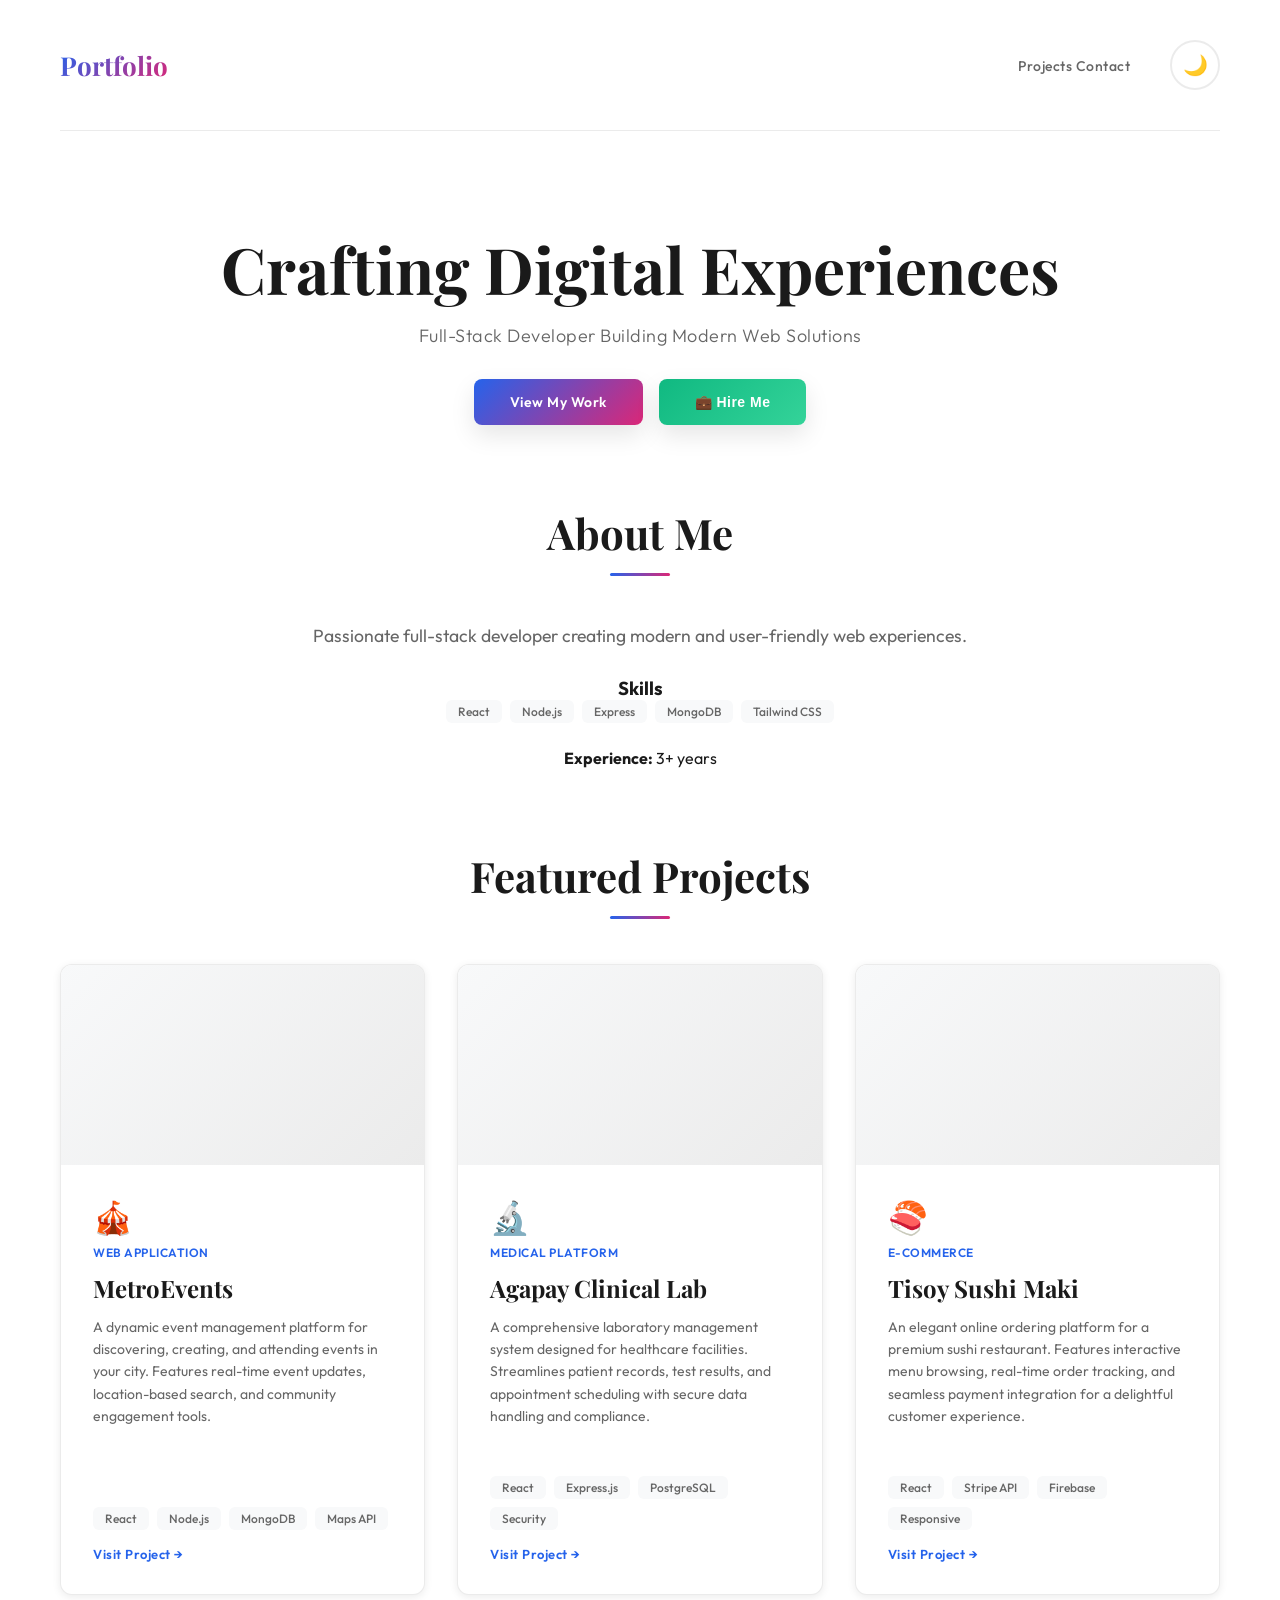
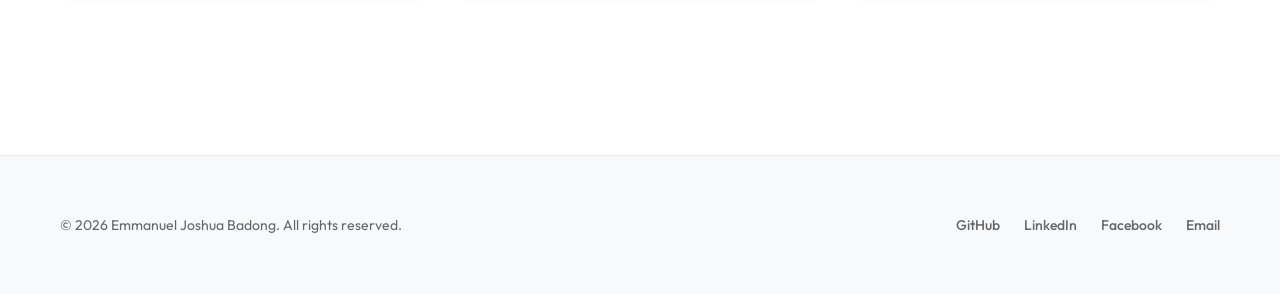
==== index.html @ fb10bc68 "Update index.html" ====
<!DOCTYPE html>
<html lang="en">
<head>
    <meta charset="UTF-8">
    <meta name="viewport" content="width=device-width, initial-scale=1.0">
    <title>Creative Portfolio — Developer & Designer</title>

    <!-- Styles -->
    <link rel="stylesheet" href="css/variables.css">
    <link rel="stylesheet" href="css/animations.css">
    <link rel="stylesheet" href="css/layout.css">
    <link rel="stylesheet" href="css/projects.css">
    <link rel="stylesheet" href="css/admin.css">
</head>
<body>

    <div class="container">

        <!-- Header -->
        <header>
            <div class="header-content">
                <div class="logo">Portfolio</div>
                <div class="nav-container">
                    <nav>
                        <a href="#projects">Projects </a>
                        <a href="#footer"> Contact</a>
                    </nav>
                    <button class="theme-toggle" id="themeToggle" aria-label="Toggle dark mode">
                        <span id="themeIcon">🌙</span>
                    </button>
                </div>
            </div>
        </header>

        <!-- Hero Section -->
<section class="hero">
    <h1>Crafting Digital Experiences</h1>
    <p class="subtitle">Full-Stack Developer Building Modern Web Solutions</p>
    <div style="display: flex; gap: 16px; justify-content: center; flex-wrap: wrap;">
        <a href="#projects" class="cta-button">View My Work</a>
        <button onclick="openContactModal()" class="cta-button hire-me-btn">
            💼 Hire Me
        </button>
    </div>
</section>
        
                        <!-- About Me Section -->
<section class="about-section" id="about">
    <div class="container">
        <h2 class="section-title">About Me</h2>
        
        <div class="about-content" id="aboutContent">
            <!-- Filled by JS -->
        </div>

        <!-- Admin Edit Button -->
        <div id="aboutAdminBtn" style="text-align: center; margin: 30px 0; display: none;">
            <button onclick="openAboutModal()" 
                    style="padding: 12px 28px; background: #3b82f6; color: white; border: none; border-radius: 8px; cursor: pointer; font-weight: 600;">
                ✏️ Edit About Me
            </button>
        </div>
    </div>
</section>
        
        <!-- Projects Section -->
        <section class="projects-section" id="projects">
            <h2 class="section-title">Featured Projects</h2>
            <div class="projects-grid" id="projectsGrid">
                <!-- Projects dynamically loaded by projects.js -->
            </div>
            <div class="add-project-btn" id="addProjectBtn">
                <button onclick="openAddModal()">+ Add New Project</button>
            </div>
        </section>

    </div>

   <!-- Footer -->
<footer id="footer">
    <div class="container">
        <div class="footer-content">
            <p>&copy; 2026 Emmanuel Joshua Badong. All rights reserved.</p>
            <div class="social-links">
                <a href="https://github.com/meisems" target="_blank">GitHub</a>
                <a href="https://www.linkedin.com/in/emmanuel-joshua-badong-7b508540a" target="_blank">LinkedIn</a>
                <a href="https://www.facebook.com/meisems/" target="_blank">Facebook</a>
                <a href="mailto:badonge.dev@gmail.com">Email</a>
            </div>
        </div>
    </div>
</footer>
    
    <!-- Edit / Add Project Modal -->
<div class="modal" id="projectModal">
    <div class="modal-content">
        <h2 class="modal-header" id="modalTitle">Edit Project</h2>
        <form id="projectForm">
            <div class="form-group">
                <label>Project Icon (Emoji)</label>
                <input type="text" id="formIcon" maxlength="2" placeholder="🎪" required>
            </div>
            <div class="form-group">
                <label>Project Title</label>
                <input type="text" id="formTitle" placeholder="MetroEvents" required>
            </div>
            <div class="form-group">
                <label>Category</label>
                <input type="text" id="formCategory" placeholder="Web Application" required>
            </div>
            <div class="form-group">
                <label>Description</label>
                <textarea id="formDescription" placeholder="A dynamic event management platform..." required></textarea>
            </div>
            <div class="form-group">
                <label>Project Preview Image</label>
                <input type="file" id="imageUpload" accept="image/*" style="margin-bottom: 10px; width: 100%;">
                <input type="text" id="formImageUrl" placeholder="Or paste image URL here (optional)" style="margin-top: 8px;">
                <small style="color: #666; display: block; margin-top: 5px;">Upload from computer preferred</small>
            </div>
            <div class="form-group">
                <label>Project Link <span style="color: #ef4444; font-size: 13px;">(Required - Full URL)</span></label>
                <input type="text" id="formLink" placeholder="https://meisemsport.onrender.com" required>
            </div>
            <div class="form-group">
                <label>Technologies</label>
                <div class="tech-input-container">
                    <input type="text" id="techInput" placeholder="e.g., React">
                    <button type="button" onclick="addTechTag()">Add</button>
                </div>
                <div class="tech-tags-edit" id="techTagsContainer"></div>
            </div>
            <div class="form-buttons">
                <button type="submit" class="btn-save">Save Project</button>
                <button type="button" class="btn-cancel" onclick="closeModal()">Cancel</button>
            </div>
        </form>
    </div>
</div>

<!-- About Me Edit Modal -->
<div class="modal" id="aboutModal">
    <div class="modal-content">
        <h2 class="modal-header">Edit About Me</h2>
        <form id="aboutForm">
            <div class="form-group">
                <label>Profile Picture</label>
                <input type="file" id="aboutImageUpload" accept="image/*">
                <input type="text" id="aboutImageUrl" placeholder="Or paste image URL" style="margin-top: 8px;">
            </div>
            <div class="form-group">
                <label>Bio / Introduction</label>
                <textarea id="aboutBio" rows="5" required></textarea>
            </div>
            <div class="form-group">
                <label>Skills (comma separated)</label>
                <input type="text" id="aboutSkills" placeholder="React, Node.js, Tailwind CSS..." required>
            </div>
            <div class="form-group">
                <label>Experience</label>
                <input type="text" id="aboutExperience" placeholder="3+ years of experience" required>
            </div>
            <div class="form-buttons">
                <button type="submit" class="btn-save">Save Changes</button>
                <button type="button" class="btn-cancel" onclick="closeAboutModal()">Cancel</button>
            </div>
        </form>
    </div>
</div>

<!-- ==================== HIRE ME MODAL ==================== -->
    <div class="modal" id="contactModal">
        <div class="modal-content">
            <h2 class="modal-header">Let's Work Together</h2>
            
            <form id="contactForm">
                <div class="form-group">
                    <label>Your Name</label>
                    <input type="text" id="contactName" required placeholder="John Doe">
                </div>
                <div class="form-group">
                    <label>Email Address</label>
                    <input type="email" id="contactEmail" required placeholder="your@email.com">
                </div>
                <div class="form-group">
                    <label>Service Interested In</label>
                    <select id="contactService" required>
                        <option value="">Select Service</option>
                        <option value="Web Development">Web Development</option>
                        <option value="Full-Stack Application">Full-Stack Application</option>
                        <option value="E-commerce Website">E-commerce Website</option>
                        <option value="UI/UX Design">UI/UX Design</option>
                        <option value="Other">Other</option>
                    </select>
                </div>
                <div class="form-group">
                    <label>Project Details / Message</label>
                    <textarea id="contactMessage" rows="5" required placeholder="Tell me about your project..."></textarea>
                </div>
                <div class="form-buttons">
                    <button type="submit" class="btn-save">Send → Open Messenger</button>
                    <button type="button" class="btn-cancel" onclick="closeContactModal()">Cancel</button>
                </div>
            </form>
        </div>
    </div>
    
    <!-- Scripts (order matters) -->
    <script src="js/data.js"></script>
    <script src="js/theme.js"></script>
    <script src="js/projects.js"></script>
    <script src="js/modal.js"></script>
    <script src="js/admin.js"></script>
    <script src="js/app.js"></script>
    <script src="js/contact.js"></script>
    <script src="js/about.js"></script>

</body>
</html>
---- css/variables.css ----
@import url('https://fonts.googleapis.com/css2?family=Playfair+Display:wght@600;700&family=Outfit:wght@300;400;500;600&display=swap');

* {
    margin: 0;
    padding: 0;
    box-sizing: border-box;
}

:root {
    /* Light mode (default) */
    --bg-primary: #ffffff;
    --bg-secondary: #f8f9fa;
    --bg-card: #ffffff;
    --text-primary: #1a1a1a;
    --text-secondary: #666666;
    --border-color: rgba(0, 0, 0, 0.08);
    --accent-primary: #2563eb;
    --accent-secondary: #db2777;
    --accent-tertiary: #059669;
    --shadow-sm: 0 2px 8px rgba(0, 0, 0, 0.08);
    --shadow-md: 0 10px 25px rgba(0, 0, 0, 0.1);
    --shadow-lg: 0 20px 50px rgba(0, 0, 0, 0.12);
}

html[data-theme="dark"] {
    --bg-primary: #0f172a;
    --bg-secondary: #1e293b;
    --bg-card: #1e293b;
    --text-primary: #f1f5f9;
    --text-secondary: #cbd5e1;
    --border-color: rgba(255, 255, 255, 0.1);
    --accent-primary: #60a5fa;
    --accent-secondary: #f472b6;
    --accent-tertiary: #34d399;
    --shadow-sm: 0 2px 8px rgba(0, 0, 0, 0.3);
    --shadow-md: 0 10px 25px rgba(0, 0, 0, 0.4);
    --shadow-lg: 0 20px 50px rgba(0, 0, 0, 0.5);
}

body {
    font-family: 'Outfit', sans-serif;
    background-color: var(--bg-primary);
    color: var(--text-primary);
    overflow-x: hidden;
    min-height: 100vh;
    transition: background-color 0.3s ease, color 0.3s ease;
}

.container {
    max-width: 1200px;
    margin: 0 auto;
    padding: 0 20px;
}

@media (prefers-color-scheme: dark) {
    html:not([data-theme="light"]) {
        color-scheme: dark;
    }
}

@media (prefers-color-scheme: light) {
    html:not([data-theme="dark"]) {
        color-scheme: light;
    }
}
---- css/animations.css ----
/* ===== ANIMATIONS ===== */
@keyframes fadeIn {
    from {
        opacity: 0;
        transform: translateY(20px);
    }
    to {
        opacity: 1;
        transform: translateY(0);
    }
}

@keyframes fadeInDown {
    from {
        opacity: 0;
        transform: translateY(-10px);
    }
    to {
        opacity: 1;
        transform: translateY(0);
    }
}

@keyframes slideUp {
    from {
        transform: translateY(20px);
        opacity: 0;
    }
    to {
        transform: translateY(0);
        opacity: 1;
    }
}

@keyframes slideInRight {
    from {
        opacity: 0;
        transform: translateX(100px);
    }
    to {
        opacity: 1;
        transform: translateX(0);
    }
}

@keyframes slideOutRight {
    from {
        opacity: 1;
        transform: translateX(0);
    }
    to {
        opacity: 0;
        transform: translateX(100px);
    }
}
---- css/layout.css ----
/* ===== HEADER ===== */
header {
    padding: 40px 0;
    border-bottom: 1px solid var(--border-color);
    background-color: var(--bg-primary);
    position: sticky;
    top: 0;
    z-index: 100;
    transition: all 0.3s ease;
}

.header-content {
    display: flex;
    justify-content: space-between;
    align-items: center;
    animation: fadeInDown 0.6s ease-out;
}

.logo {
    font-family: 'Playfair Display', serif;
    font-size: 26px;
    font-weight: 700;
    background: linear-gradient(135deg, var(--accent-primary), var(--accent-secondary));
    -webkit-background-clip: text;
    -webkit-text-fill-color: transparent;
    background-clip: text;
}

/* ===== NAV ===== */
.nav-container {
    display: flex;
    align-items: center;
    gap: 40px;
}

nav a {
    color: var(--text-secondary);
    text-decoration: none;
    font-size: 14px;
    font-weight: 500;
    letter-spacing: 0.5px;
    transition: color 0.3s ease;
    position: relative;
}

nav a::after {
    content: '';
    position: absolute;
    bottom: -5px;
    left: 0;
    width: 0;
    height: 2px;
    background: var(--accent-primary);
    transition: width 0.3s ease;
}

nav a:hover {
    color: var(--accent-primary);
}

nav a:hover::after {
    width: 100%;
}

/* ===== THEME TOGGLE ===== */
.theme-toggle {
    background: none;
    border: 2px solid var(--border-color);
    color: var(--text-primary);
    width: 50px;
    height: 50px;
    border-radius: 50%;
    cursor: pointer;
    display: flex;
    align-items: center;
    justify-content: center;
    font-size: 20px;
    transition: all 0.3s ease;
}

.theme-toggle:hover {
    border-color: var(--accent-primary);
    background-color: var(--bg-secondary);
}

.theme-toggle:active {
    transform: scale(0.95);
}

/* ===== HERO ===== */
.hero {
    padding: 100px 0 80px;
    text-align: center;
    animation: fadeIn 0.8s ease-out 0.2s backwards;
}

h1 {
    font-family: 'Playfair Display', serif;
    font-size: clamp(42px, 7vw, 64px);
    font-weight: 700;
    line-height: 1.2;
    margin-bottom: 16px;
    color: var(--text-primary);
}

.subtitle {
    font-size: 18px;
    color: var(--text-secondary);
    margin-bottom: 32px;
    font-weight: 300;
    letter-spacing: 0.5px;
    max-width: 600px;
    margin-left: auto;
    margin-right: auto;
}

.cta-button {
    display: inline-block;
    padding: 14px 36px;
    background: linear-gradient(135deg, var(--accent-primary), var(--accent-secondary));
    color: white;
    text-decoration: none;
    border-radius: 8px;
    font-weight: 600;
    font-size: 14px;
    letter-spacing: 0.5px;
    transition: all 0.3s ease;
    border: none;
    cursor: pointer;
    box-shadow: var(--shadow-md);
}

.cta-button:hover {
    transform: translateY(-2px);
    box-shadow: var(--shadow-lg);
}

.cta-button:active {
    transform: translateY(0);
}

/* ===== FOOTER ===== */
footer {
    background-color: var(--bg-secondary);
    border-top: 1px solid var(--border-color);
    padding: 60px 0;
    margin-top: 80px;
}

.footer-content {
    display: flex;
    justify-content: space-between;
    align-items: center;
    flex-wrap: wrap;
    gap: 32px;
}

.footer-content p {
    color: var(--text-secondary);
    font-size: 14px;
}

.social-links {
    display: flex;
    gap: 24px;
}

.social-links a {
    color: var(--text-secondary);
    text-decoration: none;
    font-size: 14px;
    font-weight: 500;
    transition: color 0.3s ease;
}

.social-links a:hover {
    color: var(--accent-primary);
}

/* ===== RESPONSIVE ===== */
@media (max-width: 768px) {
    .header-content {
        flex-direction: column;
        gap: 20px;
    }

    .nav-container {
        gap: 20px;
    }

    nav a {
        font-size: 13px;
    }

    h1 {
        font-size: 36px;
    }

    .subtitle {
        font-size: 16px;
    }

    .footer-content {
        flex-direction: column;
        text-align: center;
    }
}

.hire-me-btn {
    padding: 14px 36px;
    background: linear-gradient(135deg, #10b981, #34d399);
    color: white;
    border: none;
    border-radius: 8px;
    font-weight: 600;
    cursor: pointer;
    box-shadow: var(--shadow-md);
    transition: all 0.3s ease;
}

.hire-me-btn:hover {
    transform: translateY(-3px);
    box-shadow: var(--shadow-lg);
}

.hire-me-btn {
    background: linear-gradient(135deg, #10b981, #34d399) !important;
}

.hire-me-btn:hover {
    transform: translateY(-3px) !important;
    box-shadow: var(--shadow-lg) !important;
}
---- css/projects.css ----
/* ===== PROJECTS SECTION ===== */
.projects-section {
    padding: 80px 0;
}

.section-title {
    font-family: 'Playfair Display', serif;
    font-size: 42px;
    font-weight: 700;
    margin-bottom: 60px;
    text-align: center;
    color: var(--text-primary);
    position: relative;
    display: inline-block;
    width: 100%;
}

.section-title::after {
    content: '';
    position: absolute;
    bottom: -15px;
    left: 50%;
    transform: translateX(-50%);
    width: 60px;
    height: 3px;
    background: linear-gradient(90deg, var(--accent-primary), var(--accent-secondary));
    border-radius: 2px;
}

.projects-grid {
    display: grid;
    grid-template-columns: repeat(auto-fill, minmax(350px, 1fr));
    gap: 32px;
    animation: fadeIn 0.8s ease-out 0.4s backwards;
}

/* ===== PROJECT CARD ===== */
.project-card {
    background: var(--bg-card);
    border: 1px solid var(--border-color);
    border-radius: 12px;
    overflow: hidden;
    box-shadow: var(--shadow-sm);
    transition: all 0.3s ease;
    display: flex;
    flex-direction: column;
    position: relative;
}

.project-card:hover {
    transform: translateY(-8px);
    box-shadow: var(--shadow-md);
    border-color: var(--accent-primary);
}

.project-image-container {
    width: 100%;
    height: 200px;
    background: linear-gradient(135deg, var(--bg-secondary), var(--border-color));
    overflow: hidden;
    position: relative;
}

.project-image {
    width: 100%;
    height: 100%;
    object-fit: cover;
    transition: transform 0.3s ease;
}

.project-card:hover .project-image {
    transform: scale(1.05);
}

.project-image-placeholder {
    width: 100%;
    height: 100%;
    display: flex;
    align-items: center;
    justify-content: center;
    font-size: 48px;
    background: linear-gradient(135deg, rgba(37, 99, 235, 0.1), rgba(219, 39, 119, 0.1));
}

.project-header {
    padding: 32px;
    flex: 1;
}

.project-icon {
    font-size: 32px;
    margin-bottom: 8px;
}

.project-category {
    font-size: 12px;
    font-weight: 600;
    color: var(--accent-primary);
    text-transform: uppercase;
    letter-spacing: 0.5px;
    margin-bottom: 12px;
}

.project-title {
    font-family: 'Playfair Display', serif;
    font-size: 24px;
    font-weight: 700;
    margin-bottom: 12px;
    color: var(--text-primary);
}

.project-description {
    font-size: 14px;
    color: var(--text-secondary);
    line-height: 1.6;
    margin-bottom: 16px;
}

.project-footer {
    padding: 0 32px 32px;
    display: flex;
    justify-content: space-between;
    align-items: center;
    gap: 16px;
    flex-wrap: wrap;
}

.tech-tags {
    display: flex;
    flex-wrap: wrap;
    gap: 8px;
}

.tech-tag {
    font-size: 12px;
    background: var(--bg-secondary);
    color: var(--text-secondary);
    padding: 4px 12px;
    border-radius: 6px;
    font-weight: 500;
}

.project-link {
    color: var(--accent-primary);
    text-decoration: none;
    font-weight: 600;
    font-size: 13px;
    letter-spacing: 0.5px;
    transition: all 0.3s ease;
    white-space: nowrap;
}

.project-link:hover {
    transform: translateX(4px);
}

/* ===== ADD PROJECT BUTTON ===== */
.add-project-btn {
    display: none;
    margin-top: 40px;
    text-align: center;
}

.add-project-btn button {
    padding: 16px 40px;
    background: var(--accent-tertiary);
    color: white;
    border: none;
    border-radius: 8px;
    font-weight: 600;
    cursor: pointer;
    font-size: 14px;
    transition: all 0.3s ease;
}

.add-project-btn button:hover {
    transform: translateY(-2px);
    box-shadow: var(--shadow-md);
}

.add-project-btn.visible {
    display: block;
}

/* ===== RESPONSIVE ===== */
@media (max-width: 768px) {
    .projects-grid {
        grid-template-columns: 1fr;
        gap: 24px;
    }

    .section-title {
        font-size: 32px;
    }

    .project-header,
    .project-footer {
        padding: 28px;
    }

    .project-title {
        font-size: 22px;
    }
}
---- css/admin.css ----
/* ===== ADMIN CONTROLS ===== */
.admin-controls {
    display: none;
    text-align: center;
    margin: 40px 0 60px 0;
    padding: 10px 0;
}

/* Specific fix for About Me admin button */
#aboutAdminBtn {
    display: none !important;
    text-align: center;
    margin: 40px 0 60px 0;
}

/* Main Admin Button Style */
.admin-btn {
    background: linear-gradient(135deg, #3b82f6, #2563eb);
    color: white;
    border: none;
    padding: 12px 32px;
    border-radius: 8px;
    font-size: 16px;
    font-weight: 600;
    cursor: pointer;
    transition: all 0.3s ease;
    box-shadow: 0 4px 12px rgba(59, 130, 246, 0.3);
}

.admin-btn:hover {
    transform: translateY(-2px);
    box-shadow: 0 6px 16px rgba(59, 130, 246, 0.4);
}

/* Small admin buttons for projects (edit/delete) */
.admin-btn.edit,
.admin-btn.delete {
    background: var(--bg-card);
    border: 1px solid var(--border-color);
    color: var(--text-primary);
    width: 36px;
    height: 36px;
    border-radius: 6px;
    display: flex;
    align-items: center;
    justify-content: center;
    font-size: 16px;
    box-shadow: var(--shadow-sm);
}

.admin-btn.edit:hover {
    border-color: #fbbf24;
    color: #fbbf24;
}

.admin-btn.delete:hover {
    border-color: #ef4444;
    color: #ef4444;
}

/* ===== MODAL STYLES ===== */
.modal {
    display: none;
    position: fixed;
    top: 0;
    left: 0;
    width: 100%;
    height: 100%;
    background: rgba(0, 0, 0, 0.5);
    z-index: 1000;
    align-items: center;
    justify-content: center;
    padding: 20px;
}

.modal.active {
    display: flex;
}

.modal-content {
    background: var(--bg-primary);
    border-radius: 12px;
    padding: 40px;
    max-width: 600px;
    width: 100%;
    max-height: 90vh;
    overflow-y: auto;
    box-shadow: var(--shadow-lg);
    animation: slideUp 0.3s ease-out;
}

.modal-header {
    font-family: 'Playfair Display', serif;
    font-size: 28px;
    font-weight: 700;
    margin-bottom: 24px;
    color: var(--text-primary);
}

/* ===== FORM STYLES ===== */
.form-group {
    margin-bottom: 20px;
}

.form-group label {
    display: block;
    font-weight: 600;
    margin-bottom: 8px;
    color: var(--text-primary);
    font-size: 14px;
}

.form-group input,
.form-group textarea,
.form-group select {
    width: 100%;
    padding: 12px;
    border: 1px solid var(--border-color);
    border-radius: 6px;
    font-family: 'Outfit', sans-serif;
    background: var(--bg-secondary);
    color: var(--text-primary);
    font-size: 14px;
    transition: border-color 0.3s ease;
}

.form-group input:focus,
.form-group textarea:focus,
.form-group select:focus {
    outline: none;
    border-color: var(--accent-primary);
    box-shadow: 0 0 0 3px rgba(37, 99, 235, 0.1);
}

.form-group textarea {
    resize: vertical;
    min-height: 100px;
}

.tech-input-container {
    display: flex;
    gap: 8px;
    margin-bottom: 12px;
}

.tech-input-container input {
    flex: 1;
}

.tech-input-container button {
    padding: 12px 16px;
    background: var(--accent-primary);
    color: white;
    border: none;
    border-radius: 6px;
    cursor: pointer;
    font-weight: 600;
}

.tech-tags-edit {
    display: flex;
    flex-wrap: wrap;
    gap: 8px;
    margin-top: 8px;
}

.tech-tag-edit {
    display: flex;
    align-items: center;
    gap: 6px;
    background: var(--accent-primary);
    color: white;
    padding: 6px 12px;
    border-radius: 4px;
    font-size: 13px;
}

.form-buttons {
    display: flex;
    gap: 12px;
    margin-top: 28px;
}

.form-buttons button {
    flex: 1;
    padding: 14px;
    border: none;
    border-radius: 6px;
    font-weight: 600;
    cursor: pointer;
    transition: all 0.3s ease;
    font-size: 14px;
}

.form-buttons .btn-save {
    background: linear-gradient(135deg, var(--accent-primary), var(--accent-secondary));
    color: white;
}

.form-buttons .btn-cancel {
    background: var(--bg-secondary);
    color: var(--text-primary);
    border: 1px solid var(--border-color);
}

/* Responsive */
@media (max-width: 768px) {
    .modal-content {
        padding: 28px;
    }
}
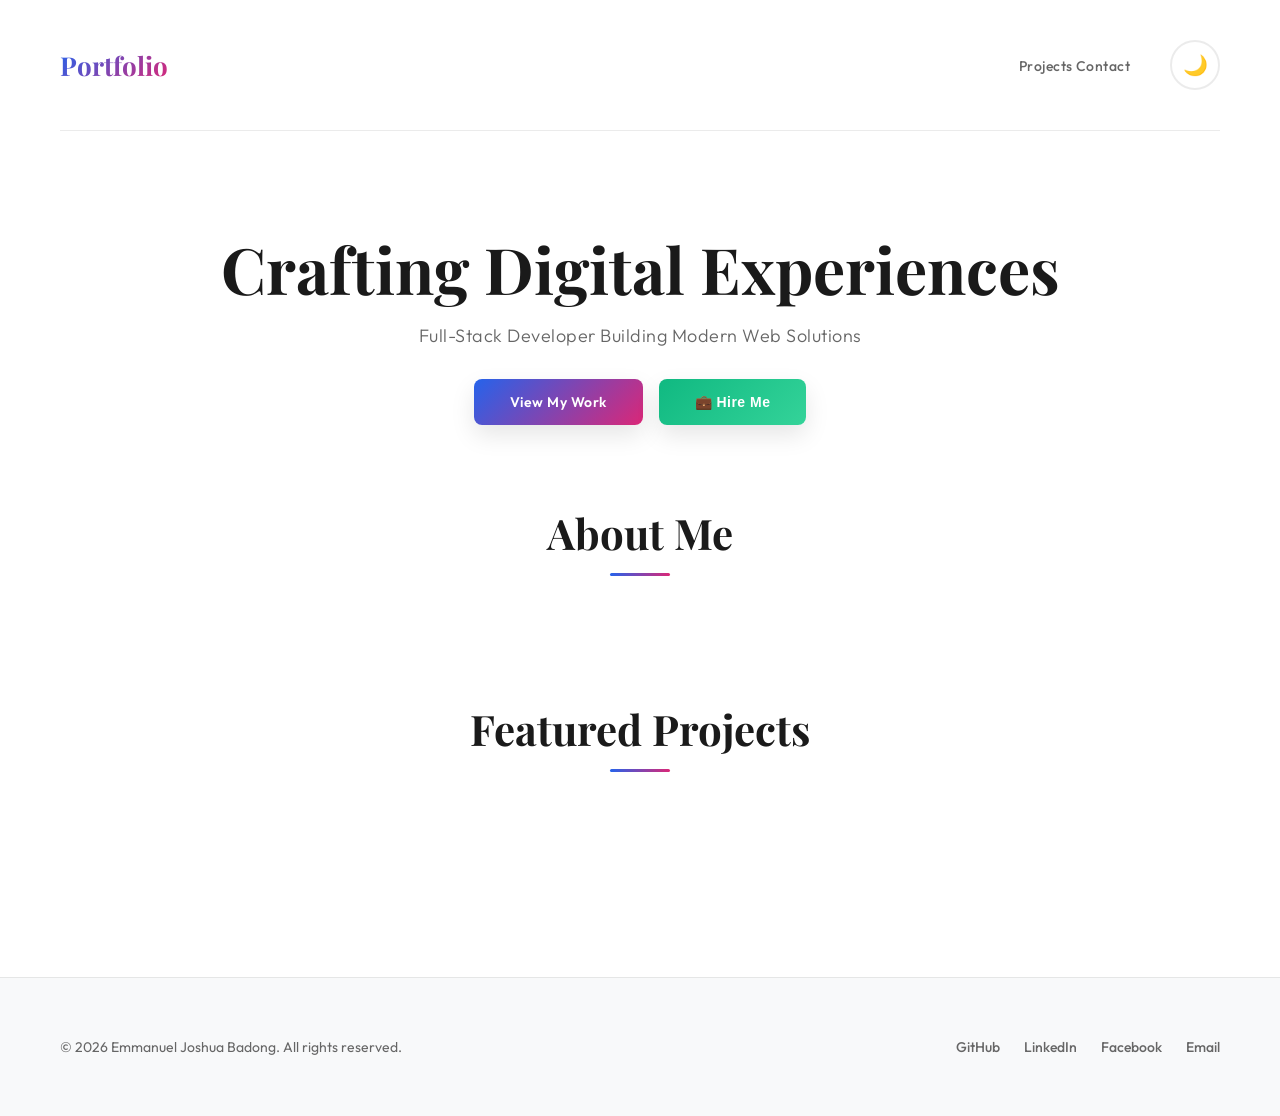
==== commit cf537107: "Update index.html" ====
--- a/index.html
+++ b/index.html
@@ -22,8 +22,8 @@
                 <div class="logo">Portfolio</div>
                 <div class="nav-container">
                     <nav>
-                        <a href="#projects">Projects </a>
-                        <a href="#footer"> Contact</a>
+                        <a href="#projects">Projects</a>
+                        <a href="#footer">Contact</a>
                     </nav>
                     <button class="theme-toggle" id="themeToggle" aria-label="Toggle dark mode">
                         <span id="themeIcon">🌙</span>
@@ -33,41 +33,41 @@
         </header>
 
         <!-- Hero Section -->
-<section class="hero">
-    <h1>Crafting Digital Experiences</h1>
-    <p class="subtitle">Full-Stack Developer Building Modern Web Solutions</p>
-    <div style="display: flex; gap: 16px; justify-content: center; flex-wrap: wrap;">
-        <a href="#projects" class="cta-button">View My Work</a>
-        <button onclick="openContactModal()" class="cta-button hire-me-btn">
-            💼 Hire Me
-        </button>
-    </div>
-</section>
+        <section class="hero">
+            <h1>Crafting Digital Experiences</h1>
+            <p class="subtitle">Full-Stack Developer Building Modern Web Solutions</p>
+            <div style="display: flex; gap: 16px; justify-content: center; flex-wrap: wrap;">
+                <a href="#projects" class="cta-button">View My Work</a>
+                <button onclick="openContactModal()" class="cta-button hire-me-btn">
+                    💼 Hire Me
+                </button>
+            </div>
+        </section>
         
-                        <!-- About Me Section -->
-<section class="about-section" id="about">
-    <div class="container">
-        <h2 class="section-title">About Me</h2>
-        
-        <div class="about-content" id="aboutContent">
-            <!-- Filled by JS -->
-        </div>
-
-        <!-- Admin Edit Button -->
-        <div id="aboutAdminBtn" style="text-align: center; margin: 30px 0; display: none;">
-            <button onclick="openAboutModal()" 
-                    style="padding: 12px 28px; background: #3b82f6; color: white; border: none; border-radius: 8px; cursor: pointer; font-weight: 600;">
-                ✏️ Edit About Me
-            </button>
-        </div>
-    </div>
-</section>
+        <!-- About Me Section -->
+        <section class="about-section" id="about">
+            <div class="container">
+                <h2 class="section-title">About Me</h2>
+                
+                <div class="about-content" id="aboutContent">
+                    <!-- Filled by JS -->
+                </div>
+
+                <!-- Admin Edit Button -->
+                <div id="aboutAdminBtn" style="text-align: center; margin: 30px 0; display: none;">
+                    <button onclick="openAboutModal()" 
+                            style="padding: 12px 28px; background: #3b82f6; color: white; border: none; border-radius: 8px; cursor: pointer; font-weight: 600;">
+                        ✏️ Edit About Me
+                    </button>
+                </div>
+            </div>
+        </section>
         
         <!-- Projects Section -->
         <section class="projects-section" id="projects">
             <h2 class="section-title">Featured Projects</h2>
             <div class="projects-grid" id="projectsGrid">
-                <!-- Projects dynamically loaded by projects.js -->
+                <!-- Projects dynamically loaded -->
             </div>
             <div class="add-project-btn" id="addProjectBtn">
                 <button onclick="openAddModal()">+ Add New Project</button>
@@ -76,103 +76,101 @@
 
     </div>
 
-   <!-- Footer -->
-<footer id="footer">
-    <div class="container">
-        <div class="footer-content">
-            <p>&copy; 2026 Emmanuel Joshua Badong. All rights reserved.</p>
-            <div class="social-links">
-                <a href="https://github.com/meisems" target="_blank">GitHub</a>
-                <a href="https://www.linkedin.com/in/emmanuel-joshua-badong-7b508540a" target="_blank">LinkedIn</a>
-                <a href="https://www.facebook.com/meisems/" target="_blank">Facebook</a>
-                <a href="mailto:badonge.dev@gmail.com">Email</a>
-            </div>
-        </div>
-    </div>
-</footer>
-    
-    <!-- Edit / Add Project Modal -->
-<div class="modal" id="projectModal">
-    <div class="modal-content">
-        <h2 class="modal-header" id="modalTitle">Edit Project</h2>
-        <form id="projectForm">
-            <div class="form-group">
-                <label>Project Icon (Emoji)</label>
-                <input type="text" id="formIcon" maxlength="2" placeholder="🎪" required>
-            </div>
-            <div class="form-group">
-                <label>Project Title</label>
-                <input type="text" id="formTitle" placeholder="MetroEvents" required>
-            </div>
-            <div class="form-group">
-                <label>Category</label>
-                <input type="text" id="formCategory" placeholder="Web Application" required>
-            </div>
-            <div class="form-group">
-                <label>Description</label>
-                <textarea id="formDescription" placeholder="A dynamic event management platform..." required></textarea>
-            </div>
-            <div class="form-group">
-                <label>Project Preview Image</label>
-                <input type="file" id="imageUpload" accept="image/*" style="margin-bottom: 10px; width: 100%;">
-                <input type="text" id="formImageUrl" placeholder="Or paste image URL here (optional)" style="margin-top: 8px;">
-                <small style="color: #666; display: block; margin-top: 5px;">Upload from computer preferred</small>
-            </div>
-            <div class="form-group">
-                <label>Project Link <span style="color: #ef4444; font-size: 13px;">(Required - Full URL)</span></label>
-                <input type="text" id="formLink" placeholder="https://meisemsport.onrender.com" required>
-            </div>
-            <div class="form-group">
-                <label>Technologies</label>
-                <div class="tech-input-container">
-                    <input type="text" id="techInput" placeholder="e.g., React">
-                    <button type="button" onclick="addTechTag()">Add</button>
-                </div>
-                <div class="tech-tags-edit" id="techTagsContainer"></div>
-            </div>
-            <div class="form-buttons">
-                <button type="submit" class="btn-save">Save Project</button>
-                <button type="button" class="btn-cancel" onclick="closeModal()">Cancel</button>
-            </div>
-        </form>
-    </div>
-</div>
-
-<!-- About Me Edit Modal -->
-<div class="modal" id="aboutModal">
-    <div class="modal-content">
-        <h2 class="modal-header">Edit About Me</h2>
-        <form id="aboutForm">
-            <div class="form-group">
-                <label>Profile Picture</label>
-                <input type="file" id="aboutImageUpload" accept="image/*">
-                <input type="text" id="aboutImageUrl" placeholder="Or paste image URL" style="margin-top: 8px;">
-            </div>
-            <div class="form-group">
-                <label>Bio / Introduction</label>
-                <textarea id="aboutBio" rows="5" required></textarea>
-            </div>
-            <div class="form-group">
-                <label>Skills (comma separated)</label>
-                <input type="text" id="aboutSkills" placeholder="React, Node.js, Tailwind CSS..." required>
-            </div>
-            <div class="form-group">
-                <label>Experience</label>
-                <input type="text" id="aboutExperience" placeholder="3+ years of experience" required>
-            </div>
-            <div class="form-buttons">
-                <button type="submit" class="btn-save">Save Changes</button>
-                <button type="button" class="btn-cancel" onclick="closeAboutModal()">Cancel</button>
-            </div>
-        </form>
-    </div>
-</div>
-
-<!-- ==================== HIRE ME MODAL ==================== -->
+    <!-- Footer -->
+    <footer id="footer">
+        <div class="container">
+            <div class="footer-content">
+                <p>&copy; 2026 Emmanuel Joshua Badong. All rights reserved.</p>
+                <div class="social-links">
+                    <a href="https://github.com/meisems" target="_blank">GitHub</a>
+                    <a href="https://www.linkedin.com/in/emmanuel-joshua-badong-7b508540a" target="_blank">LinkedIn</a>
+                    <a href="https://www.facebook.com/meisems/" target="_blank">Facebook</a>
+                    <a href="mailto:badonge.dev@gmail.com">Email</a>
+                </div>
+            </div>
+        </div>
+    </footer>
+    
+    <!-- Modals -->
+    <div class="modal" id="projectModal">
+        <div class="modal-content">
+            <h2 class="modal-header" id="modalTitle">Edit Project</h2>
+            <form id="projectForm">
+                <div class="form-group">
+                    <label>Project Icon (Emoji)</label>
+                    <input type="text" id="formIcon" maxlength="2" placeholder="🎪" required>
+                </div>
+                <div class="form-group">
+                    <label>Project Title</label>
+                    <input type="text" id="formTitle" placeholder="MetroEvents" required>
+                </div>
+                <div class="form-group">
+                    <label>Category</label>
+                    <input type="text" id="formCategory" placeholder="Web Application" required>
+                </div>
+                <div class="form-group">
+                    <label>Description</label>
+                    <textarea id="formDescription" placeholder="A dynamic event management platform..." required></textarea>
+                </div>
+                <div class="form-group">
+                    <label>Project Preview Image</label>
+                    <input type="file" id="imageUpload" accept="image/*" style="margin-bottom: 10px; width: 100%;">
+                    <input type="text" id="formImageUrl" placeholder="Or paste image URL here (optional)" style="margin-top: 8px;">
+                </div>
+                <div class="form-group">
+                    <label>Project Link</label>
+                    <input type="text" id="formLink" placeholder="https://meisemsport.onrender.com" required>
+                </div>
+                <div class="form-group">
+                    <label>Technologies</label>
+                    <div class="tech-input-container">
+                        <input type="text" id="techInput" placeholder="e.g., React">
+                        <button type="button" onclick="addTechTag()">Add</button>
+                    </div>
+                    <div class="tech-tags-edit" id="techTagsContainer"></div>
+                </div>
+                <div class="form-buttons">
+                    <button type="submit" class="btn-save">Save Project</button>
+                    <button type="button" class="btn-cancel" onclick="closeModal()">Cancel</button>
+                </div>
+            </form>
+        </div>
+    </div>
+
+    <!-- About Modal -->
+    <div class="modal" id="aboutModal">
+        <div class="modal-content">
+            <h2 class="modal-header">Edit About Me</h2>
+            <form id="aboutForm">
+                <div class="form-group">
+                    <label>Profile Picture</label>
+                    <input type="file" id="aboutImageUpload" accept="image/*">
+                    <input type="text" id="aboutImageUrl" placeholder="Or paste image URL" style="margin-top: 8px;">
+                </div>
+                <div class="form-group">
+                    <label>Bio / Introduction</label>
+                    <textarea id="aboutBio" rows="5" required></textarea>
+                </div>
+                <div class="form-group">
+                    <label>Skills (comma separated)</label>
+                    <input type="text" id="aboutSkills" placeholder="React, Node.js, Tailwind CSS..." required>
+                </div>
+                <div class="form-group">
+                    <label>Experience</label>
+                    <input type="text" id="aboutExperience" placeholder="3+ years of experience" required>
+                </div>
+                <div class="form-buttons">
+                    <button type="submit" class="btn-save">Save Changes</button>
+                    <button type="button" class="btn-cancel" onclick="closeAboutModal()">Cancel</button>
+                </div>
+            </form>
+        </div>
+    </div>
+
+    <!-- Contact Modal -->
     <div class="modal" id="contactModal">
         <div class="modal-content">
             <h2 class="modal-header">Let's Work Together</h2>
-            
             <form id="contactForm">
                 <div class="form-group">
                     <label>Your Name</label>
@@ -204,16 +202,31 @@
             </form>
         </div>
     </div>
-    
-    <!-- Scripts (order matters) -->
+
+    <!-- ==================== SCRIPTS (CORRECT ORDER) ==================== -->
+    <!-- 1. Load data and state first -->
     <script src="js/data.js"></script>
+    
+    <!-- 2. Storage operations -->
+    <script src="js/storage.js"></script>
+    
+    <!-- 3. Theme -->
     <script src="js/theme.js"></script>
-    <script src="js/projects.js"></script>
+    
+    <!-- 4. Modal and forms -->
     <script src="js/modal.js"></script>
+    
+    <!-- 5. Admin mode -->
     <script src="js/admin.js"></script>
+    
+    <!-- 6. About section -->
+    <script src="js/about.js"></script>
+    
+    <!-- 7. Contact form -->
+    <script src="js/contact.js"></script>
+    
+    <!-- 8. Initialize everything (must be last) -->
     <script src="js/app.js"></script>
-    <script src="js/contact.js"></script>
-    <script src="js/about.js"></script>
 
 </body>
 </html>
--- a/css/projects.css
+++ b/css/projects.css
@@ -202,3 +202,26 @@
         font-size: 22px;
     }
 }
+
+/* ADMIN VISIBILITY - BOTH MOBILE & DESKTOP */
+.admin-controls {
+    display: none !important;
+    position: absolute;
+    top: 12px;
+    right: 12px;
+    gap: 8px;
+    z-index: 10;
+}
+
+.admin-mode .admin-controls {
+    display: flex !important;
+}
+
+.add-project-btn.visible {
+    display: block !important;
+}
+
+/* Make edit/delete buttons visible on mobile too */
+.project-card {
+    position: relative;
+}
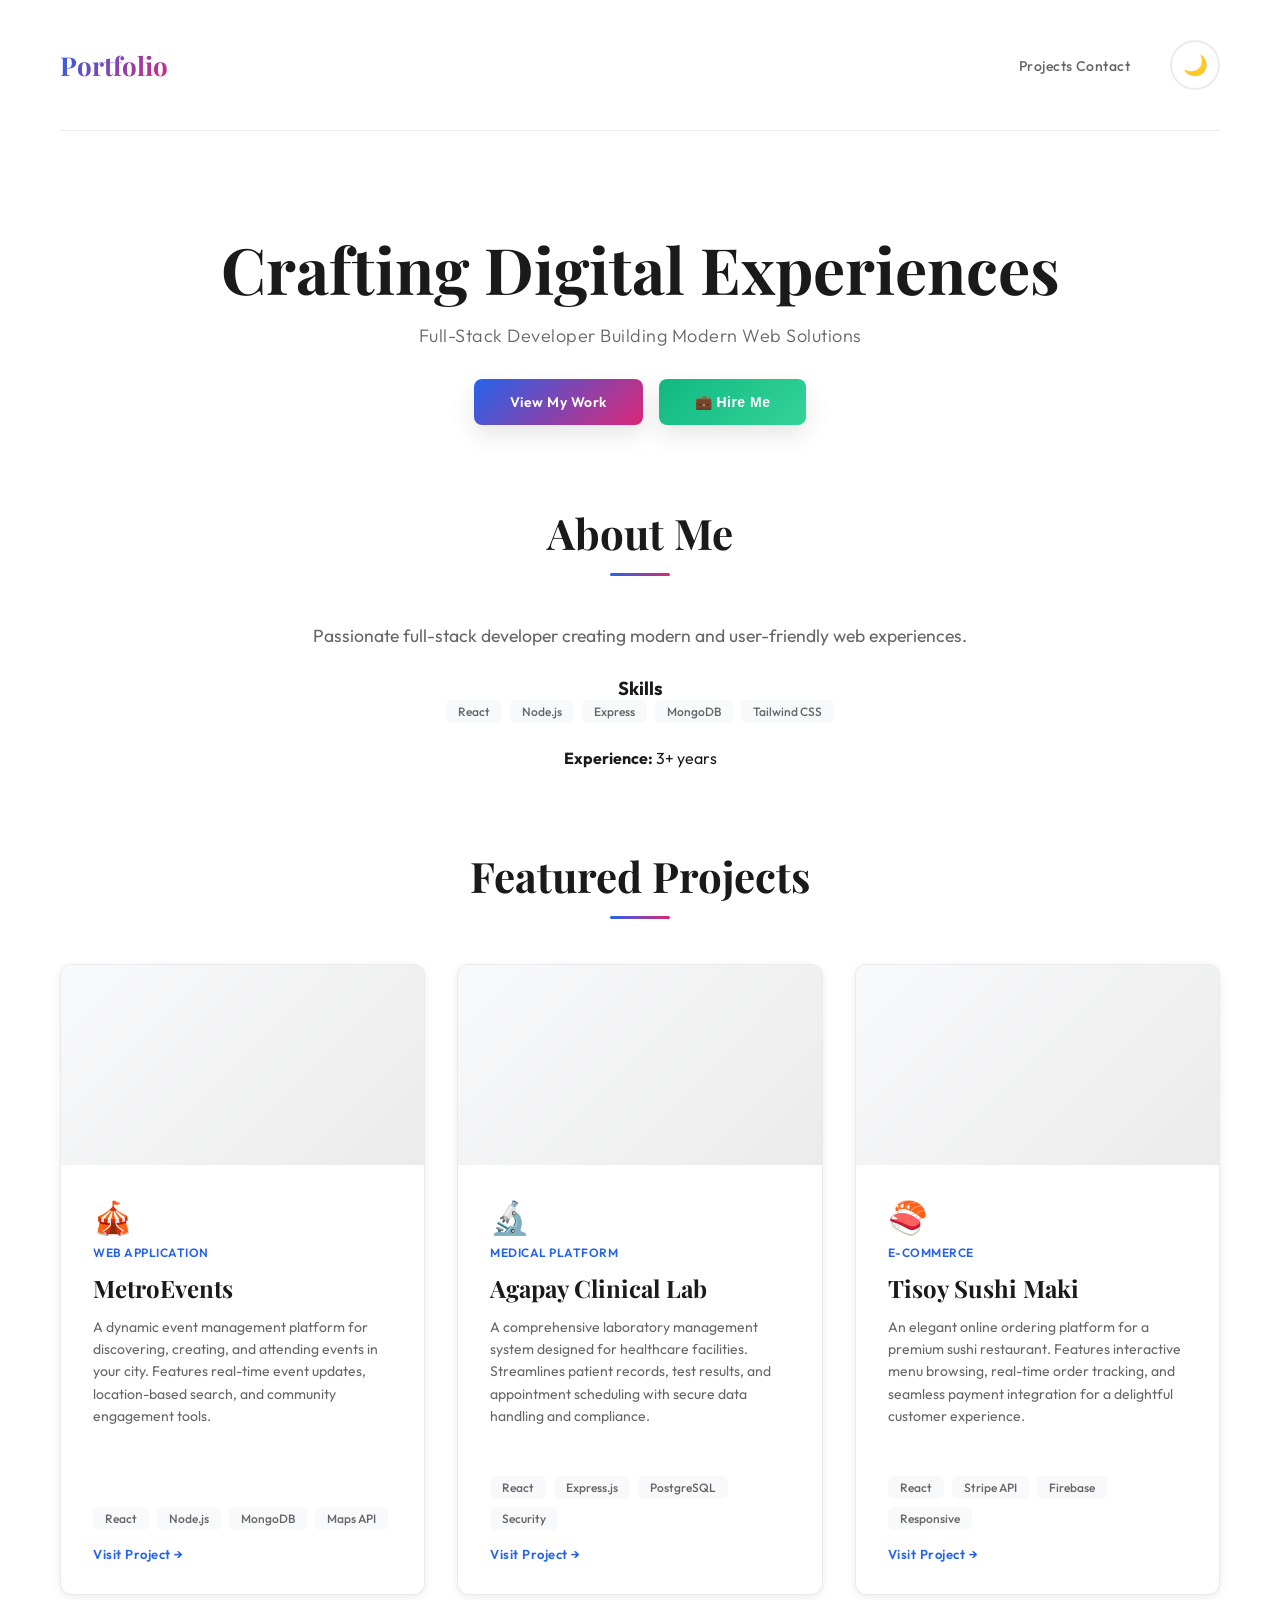
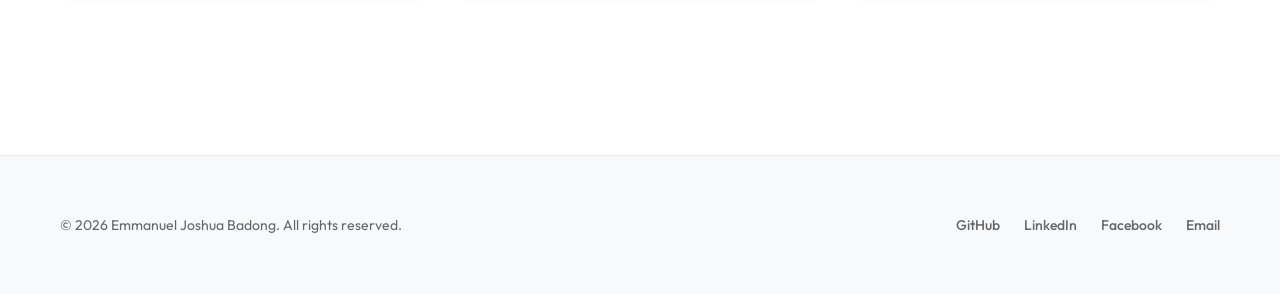
==== commit 4e120967: "Update index.html" ====
--- a/index.html
+++ b/index.html
@@ -208,7 +208,7 @@
     <script src="js/data.js"></script>
     
     <!-- 2. Storage operations -->
-    <script src="js/storage.js"></script>
+    <script src="js/projects.js"></script>
     
     <!-- 3. Theme -->
     <script src="js/theme.js"></script>
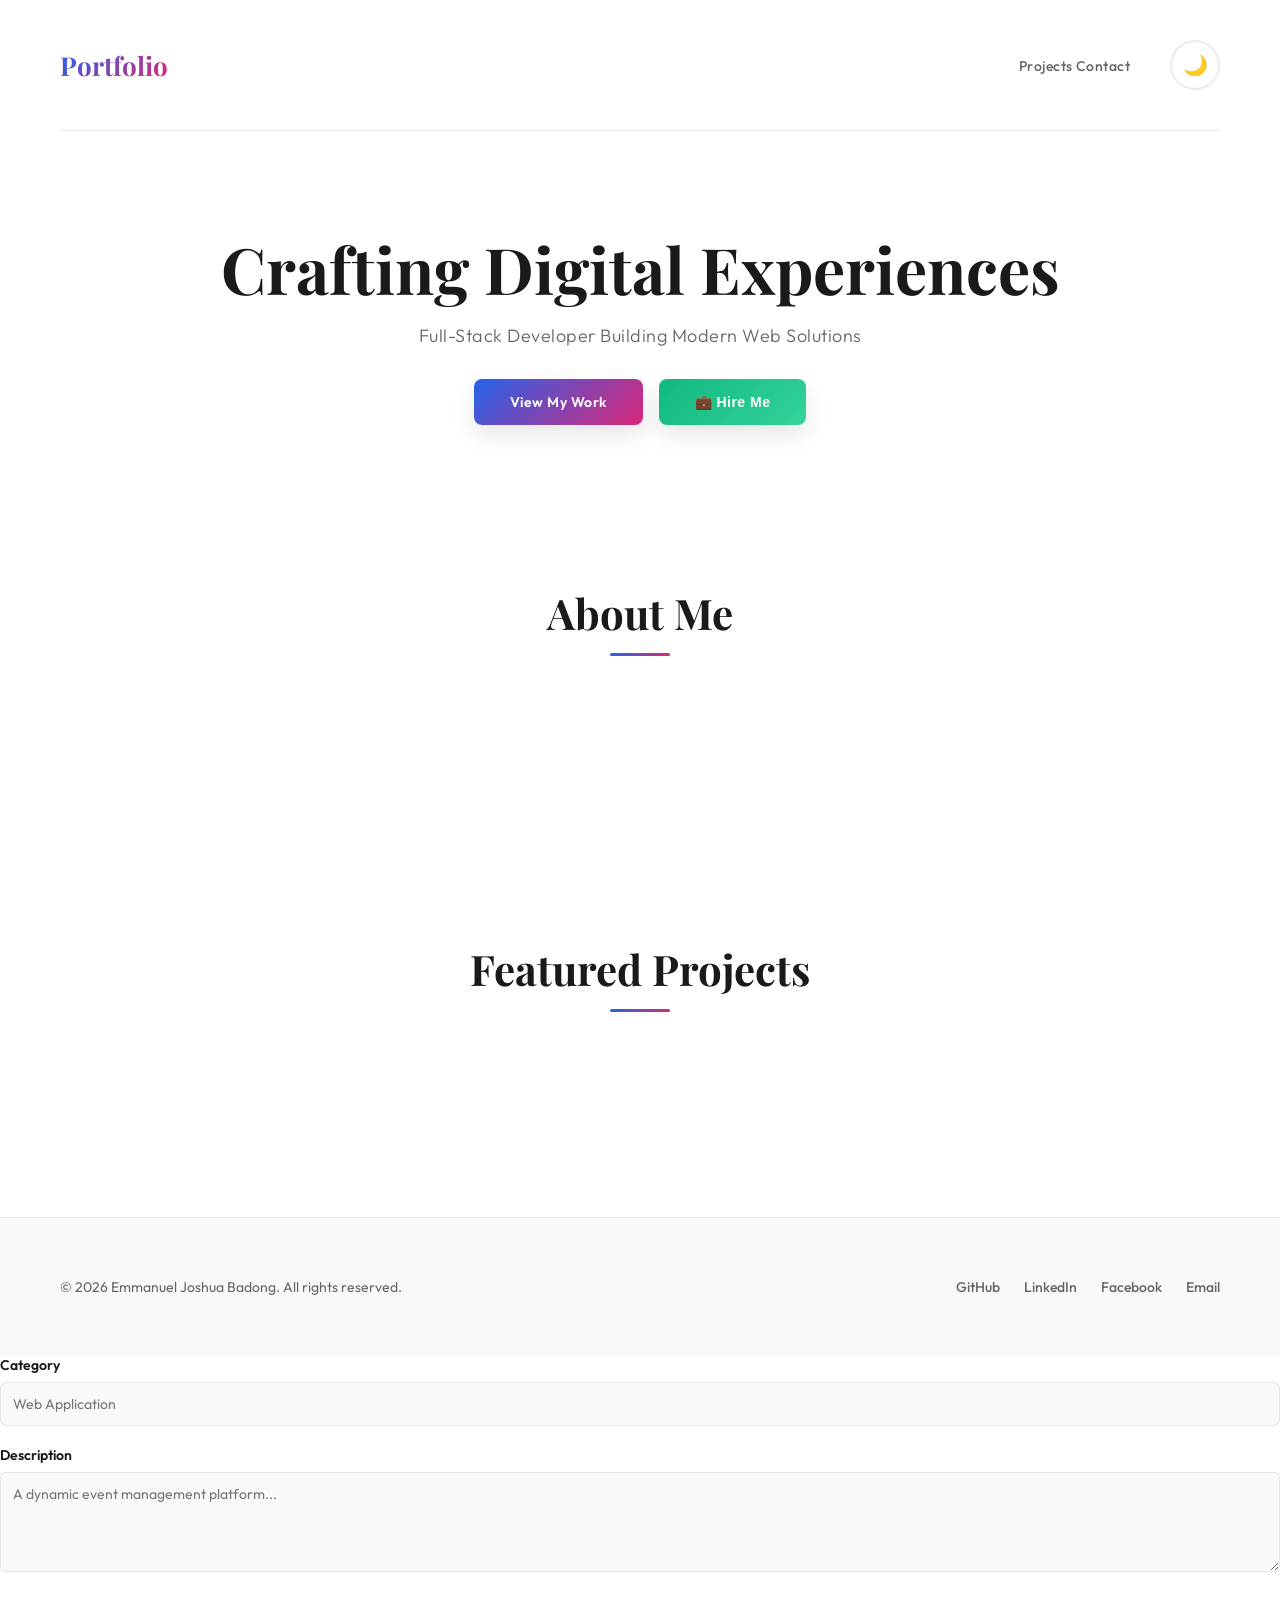
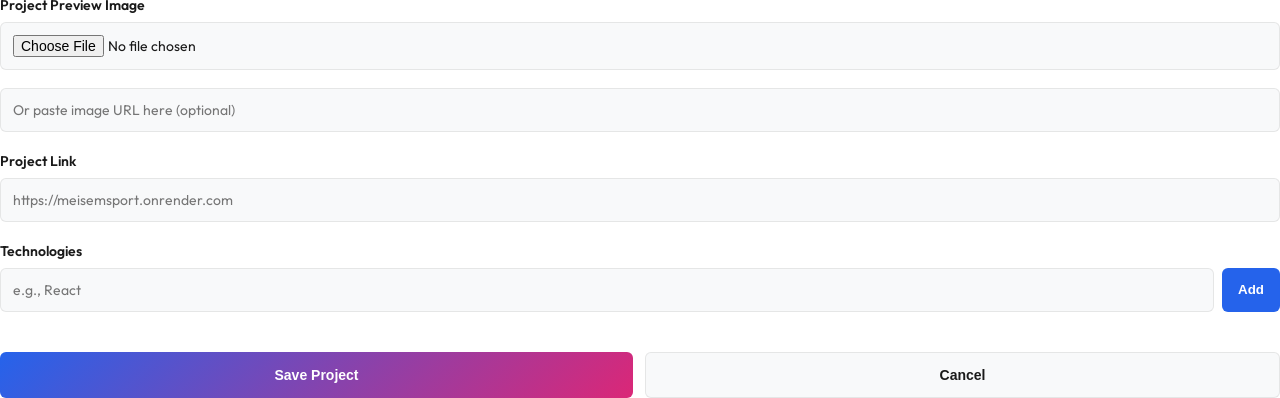
==== commit f54cb5f3: "Update index.html" ====
--- a/index.html
+++ b/index.html
@@ -11,6 +11,7 @@
     <link rel="stylesheet" href="css/layout.css">
     <link rel="stylesheet" href="css/projects.css">
     <link rel="stylesheet" href="css/admin.css">
+    <link rel="stylesheet" href="css/about.css">
 </head>
 <body>
 
@@ -46,20 +47,17 @@
         
         <!-- About Me Section -->
         <section class="about-section" id="about">
-            <div class="container">
-                <h2 class="section-title">About Me</h2>
-                
-                <div class="about-content" id="aboutContent">
-                    <!-- Filled by JS -->
-                </div>
-
-                <!-- Admin Edit Button -->
-                <div id="aboutAdminBtn" style="text-align: center; margin: 30px 0; display: none;">
-                    <button onclick="openAboutModal()" 
-                            style="padding: 12px 28px; background: #3b82f6; color: white; border: none; border-radius: 8px; cursor: pointer; font-weight: 600;">
-                        ✏️ Edit About Me
-                    </button>
-                </div>
+            <h2 class="section-title">About Me</h2>
+            
+            <div class="about-content" id="aboutContent">
+                <!-- Filled by JS -->
+            </div>
+
+            <!-- Admin Edit Button - BELOW About Content -->
+            <div id="aboutAdminBtn" class="about-admin-btn" style="display: none;">
+                <button onclick="openAboutModal()" class="admin-edit-btn">
+                    ✏️ Edit About Me
+                </button>
             </div>
         </section>
         
@@ -207,6 +205,132 @@
     <!-- 1. Load data and state first -->
     <script src="js/data.js"></script>
     
+    <!-- 2. Project operations (load, save, render) -->
+    <script src="js/projects.js"></script>
+    
+    <!-- 3. Theme -->
+    <script src="js/theme.js"></script>
+    
+    <!-- 4. Modal and forms -->
+    <script src="js/modal.js"></script>
+    
+    <!-- 5. Admin mode -->
+    <script src="js/admin.js"></script>
+    
+    <!-- 6. About section -->
+    <script src="js/about.js"></script>
+    
+    <!-- 7. Contact form -->
+    <script src="js/contact.js"></script>
+    
+    <!-- 8. Initialize everything (must be last) -->
+    <script src="js/app.js"></script>
+
+</body>
+</html>
+                <div class="form-group">
+                    <label>Category</label>
+                    <input type="text" id="formCategory" placeholder="Web Application" required>
+                </div>
+                <div class="form-group">
+                    <label>Description</label>
+                    <textarea id="formDescription" placeholder="A dynamic event management platform..." required></textarea>
+                </div>
+                <div class="form-group">
+                    <label>Project Preview Image</label>
+                    <input type="file" id="imageUpload" accept="image/*" style="margin-bottom: 10px; width: 100%;">
+                    <input type="text" id="formImageUrl" placeholder="Or paste image URL here (optional)" style="margin-top: 8px;">
+                </div>
+                <div class="form-group">
+                    <label>Project Link</label>
+                    <input type="text" id="formLink" placeholder="https://meisemsport.onrender.com" required>
+                </div>
+                <div class="form-group">
+                    <label>Technologies</label>
+                    <div class="tech-input-container">
+                        <input type="text" id="techInput" placeholder="e.g., React">
+                        <button type="button" onclick="addTechTag()">Add</button>
+                    </div>
+                    <div class="tech-tags-edit" id="techTagsContainer"></div>
+                </div>
+                <div class="form-buttons">
+                    <button type="submit" class="btn-save">Save Project</button>
+                    <button type="button" class="btn-cancel" onclick="closeModal()">Cancel</button>
+                </div>
+            </form>
+        </div>
+    </div>
+
+    <!-- About Modal -->
+    <div class="modal" id="aboutModal">
+        <div class="modal-content">
+            <h2 class="modal-header">Edit About Me</h2>
+            <form id="aboutForm">
+                <div class="form-group">
+                    <label>Profile Picture</label>
+                    <input type="file" id="aboutImageUpload" accept="image/*">
+                    <input type="text" id="aboutImageUrl" placeholder="Or paste image URL" style="margin-top: 8px;">
+                </div>
+                <div class="form-group">
+                    <label>Bio / Introduction</label>
+                    <textarea id="aboutBio" rows="5" required></textarea>
+                </div>
+                <div class="form-group">
+                    <label>Skills (comma separated)</label>
+                    <input type="text" id="aboutSkills" placeholder="React, Node.js, Tailwind CSS..." required>
+                </div>
+                <div class="form-group">
+                    <label>Experience</label>
+                    <input type="text" id="aboutExperience" placeholder="3+ years of experience" required>
+                </div>
+                <div class="form-buttons">
+                    <button type="submit" class="btn-save">Save Changes</button>
+                    <button type="button" class="btn-cancel" onclick="closeAboutModal()">Cancel</button>
+                </div>
+            </form>
+        </div>
+    </div>
+
+    <!-- Contact Modal -->
+    <div class="modal" id="contactModal">
+        <div class="modal-content">
+            <h2 class="modal-header">Let's Work Together</h2>
+            <form id="contactForm">
+                <div class="form-group">
+                    <label>Your Name</label>
+                    <input type="text" id="contactName" required placeholder="John Doe">
+                </div>
+                <div class="form-group">
+                    <label>Email Address</label>
+                    <input type="email" id="contactEmail" required placeholder="your@email.com">
+                </div>
+                <div class="form-group">
+                    <label>Service Interested In</label>
+                    <select id="contactService" required>
+                        <option value="">Select Service</option>
+                        <option value="Web Development">Web Development</option>
+                        <option value="Full-Stack Application">Full-Stack Application</option>
+                        <option value="E-commerce Website">E-commerce Website</option>
+                        <option value="UI/UX Design">UI/UX Design</option>
+                        <option value="Other">Other</option>
+                    </select>
+                </div>
+                <div class="form-group">
+                    <label>Project Details / Message</label>
+                    <textarea id="contactMessage" rows="5" required placeholder="Tell me about your project..."></textarea>
+                </div>
+                <div class="form-buttons">
+                    <button type="submit" class="btn-save">Send → Open Messenger</button>
+                    <button type="button" class="btn-cancel" onclick="closeContactModal()">Cancel</button>
+                </div>
+            </form>
+        </div>
+    </div>
+
+    <!-- ==================== SCRIPTS (CORRECT ORDER) ==================== -->
+    <!-- 1. Load data and state first -->
+    <script src="js/data.js"></script>
+    
     <!-- 2. Storage operations -->
     <script src="js/projects.js"></script>
     
--- a/css/about.css
+++ b/css/about.css
@@ -0,0 +1,99 @@
+/* ===== ABOUT SECTION ===== */
+.about-section {
+    padding: 80px 0;
+}
+
+.about-content {
+    max-width: 800px;
+    margin: 0 auto;
+    padding: 40px;
+    text-align: center;
+}
+
+.about-content img {
+    width: 180px;
+    height: 180px;
+    object-fit: cover;
+    border-radius: 50%;
+    margin-bottom: 20px;
+    box-shadow: var(--shadow-md);
+}
+
+.about-content p {
+    font-size: 1.1rem;
+    line-height: 1.8;
+    color: var(--text-secondary);
+    margin-bottom: 20px;
+}
+
+.about-content h3 {
+    font-family: 'Playfair Display', serif;
+    font-size: 24px;
+    font-weight: 700;
+    margin: 30px 0 20px;
+    color: var(--text-primary);
+}
+
+.about-content strong {
+    color: var(--text-primary);
+    font-weight: 600;
+}
+
+/* ===== ABOUT ADMIN BUTTON ===== */
+.about-admin-btn {
+    text-align: center;
+    margin: 40px 0 30px;
+    animation: fadeIn 0.6s ease-out;
+}
+
+.admin-edit-btn {
+    padding: 14px 36px;
+    background: linear-gradient(135deg, var(--accent-primary), var(--accent-secondary));
+    color: white;
+    border: none;
+    border-radius: 8px;
+    font-weight: 600;
+    font-size: 14px;
+    cursor: pointer;
+    transition: all 0.3s ease;
+    box-shadow: var(--shadow-md);
+    letter-spacing: 0.5px;
+}
+
+.admin-edit-btn:hover {
+    transform: translateY(-2px);
+    box-shadow: var(--shadow-lg);
+}
+
+.admin-edit-btn:active {
+    transform: translateY(0);
+}
+
+/* Responsive */
+@media (max-width: 768px) {
+    .about-section {
+        padding: 60px 0;
+    }
+
+    .about-content {
+        padding: 30px 20px;
+    }
+
+    .about-content img {
+        width: 150px;
+        height: 150px;
+    }
+
+    .about-content p {
+        font-size: 1rem;
+    }
+
+    .about-content h3 {
+        font-size: 20px;
+    }
+
+    .admin-edit-btn {
+        padding: 12px 28px;
+        font-size: 13px;
+    }
+}
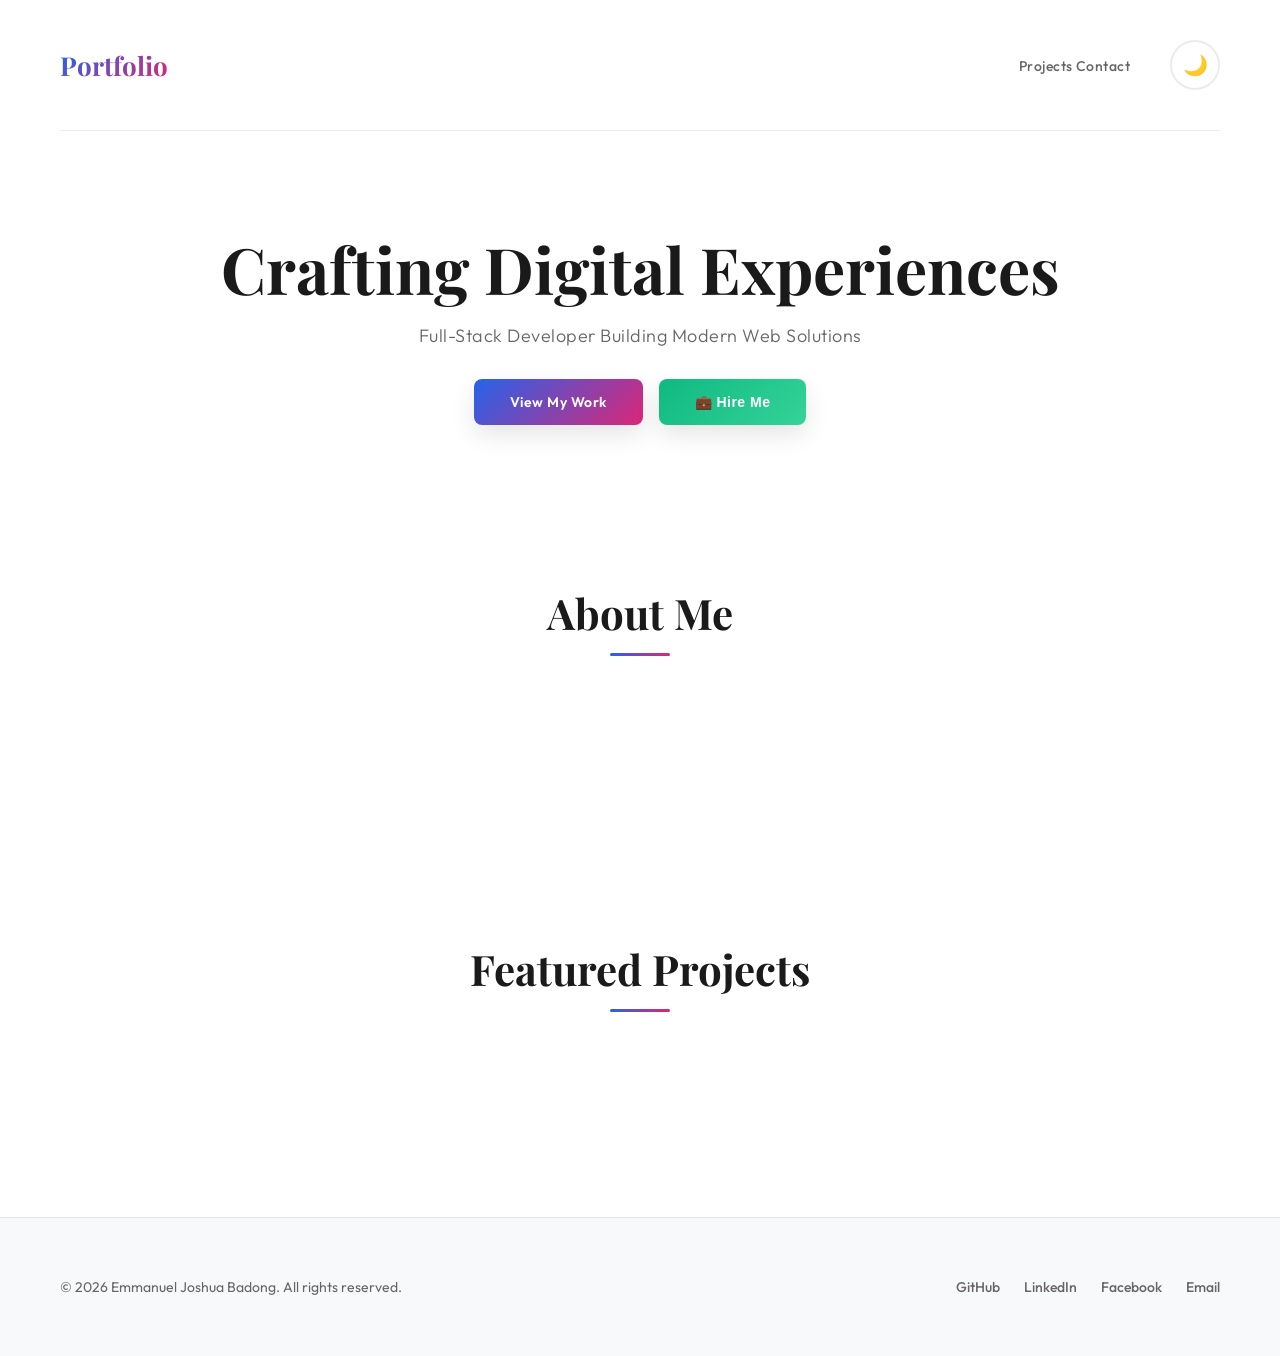
==== commit 70eef7d6: "Update index.html" ====
--- a/index.html
+++ b/index.html
@@ -53,7 +53,7 @@
                 <!-- Filled by JS -->
             </div>
 
-            <!-- Admin Edit Button - BELOW About Content -->
+            <!-- Admin Edit Button - ABOVE Featured Projects -->
             <div id="aboutAdminBtn" class="about-admin-btn" style="display: none;">
                 <button onclick="openAboutModal()" class="admin-edit-btn">
                     ✏️ Edit About Me
@@ -228,129 +228,3 @@
 
 </body>
 </html>
-                <div class="form-group">
-                    <label>Category</label>
-                    <input type="text" id="formCategory" placeholder="Web Application" required>
-                </div>
-                <div class="form-group">
-                    <label>Description</label>
-                    <textarea id="formDescription" placeholder="A dynamic event management platform..." required></textarea>
-                </div>
-                <div class="form-group">
-                    <label>Project Preview Image</label>
-                    <input type="file" id="imageUpload" accept="image/*" style="margin-bottom: 10px; width: 100%;">
-                    <input type="text" id="formImageUrl" placeholder="Or paste image URL here (optional)" style="margin-top: 8px;">
-                </div>
-                <div class="form-group">
-                    <label>Project Link</label>
-                    <input type="text" id="formLink" placeholder="https://meisemsport.onrender.com" required>
-                </div>
-                <div class="form-group">
-                    <label>Technologies</label>
-                    <div class="tech-input-container">
-                        <input type="text" id="techInput" placeholder="e.g., React">
-                        <button type="button" onclick="addTechTag()">Add</button>
-                    </div>
-                    <div class="tech-tags-edit" id="techTagsContainer"></div>
-                </div>
-                <div class="form-buttons">
-                    <button type="submit" class="btn-save">Save Project</button>
-                    <button type="button" class="btn-cancel" onclick="closeModal()">Cancel</button>
-                </div>
-            </form>
-        </div>
-    </div>
-
-    <!-- About Modal -->
-    <div class="modal" id="aboutModal">
-        <div class="modal-content">
-            <h2 class="modal-header">Edit About Me</h2>
-            <form id="aboutForm">
-                <div class="form-group">
-                    <label>Profile Picture</label>
-                    <input type="file" id="aboutImageUpload" accept="image/*">
-                    <input type="text" id="aboutImageUrl" placeholder="Or paste image URL" style="margin-top: 8px;">
-                </div>
-                <div class="form-group">
-                    <label>Bio / Introduction</label>
-                    <textarea id="aboutBio" rows="5" required></textarea>
-                </div>
-                <div class="form-group">
-                    <label>Skills (comma separated)</label>
-                    <input type="text" id="aboutSkills" placeholder="React, Node.js, Tailwind CSS..." required>
-                </div>
-                <div class="form-group">
-                    <label>Experience</label>
-                    <input type="text" id="aboutExperience" placeholder="3+ years of experience" required>
-                </div>
-                <div class="form-buttons">
-                    <button type="submit" class="btn-save">Save Changes</button>
-                    <button type="button" class="btn-cancel" onclick="closeAboutModal()">Cancel</button>
-                </div>
-            </form>
-        </div>
-    </div>
-
-    <!-- Contact Modal -->
-    <div class="modal" id="contactModal">
-        <div class="modal-content">
-            <h2 class="modal-header">Let's Work Together</h2>
-            <form id="contactForm">
-                <div class="form-group">
-                    <label>Your Name</label>
-                    <input type="text" id="contactName" required placeholder="John Doe">
-                </div>
-                <div class="form-group">
-                    <label>Email Address</label>
-                    <input type="email" id="contactEmail" required placeholder="your@email.com">
-                </div>
-                <div class="form-group">
-                    <label>Service Interested In</label>
-                    <select id="contactService" required>
-                        <option value="">Select Service</option>
-                        <option value="Web Development">Web Development</option>
-                        <option value="Full-Stack Application">Full-Stack Application</option>
-                        <option value="E-commerce Website">E-commerce Website</option>
-                        <option value="UI/UX Design">UI/UX Design</option>
-                        <option value="Other">Other</option>
-                    </select>
-                </div>
-                <div class="form-group">
-                    <label>Project Details / Message</label>
-                    <textarea id="contactMessage" rows="5" required placeholder="Tell me about your project..."></textarea>
-                </div>
-                <div class="form-buttons">
-                    <button type="submit" class="btn-save">Send → Open Messenger</button>
-                    <button type="button" class="btn-cancel" onclick="closeContactModal()">Cancel</button>
-                </div>
-            </form>
-        </div>
-    </div>
-
-    <!-- ==================== SCRIPTS (CORRECT ORDER) ==================== -->
-    <!-- 1. Load data and state first -->
-    <script src="js/data.js"></script>
-    
-    <!-- 2. Storage operations -->
-    <script src="js/projects.js"></script>
-    
-    <!-- 3. Theme -->
-    <script src="js/theme.js"></script>
-    
-    <!-- 4. Modal and forms -->
-    <script src="js/modal.js"></script>
-    
-    <!-- 5. Admin mode -->
-    <script src="js/admin.js"></script>
-    
-    <!-- 6. About section -->
-    <script src="js/about.js"></script>
-    
-    <!-- 7. Contact form -->
-    <script src="js/contact.js"></script>
-    
-    <!-- 8. Initialize everything (must be last) -->
-    <script src="js/app.js"></script>
-
-</body>
-</html>
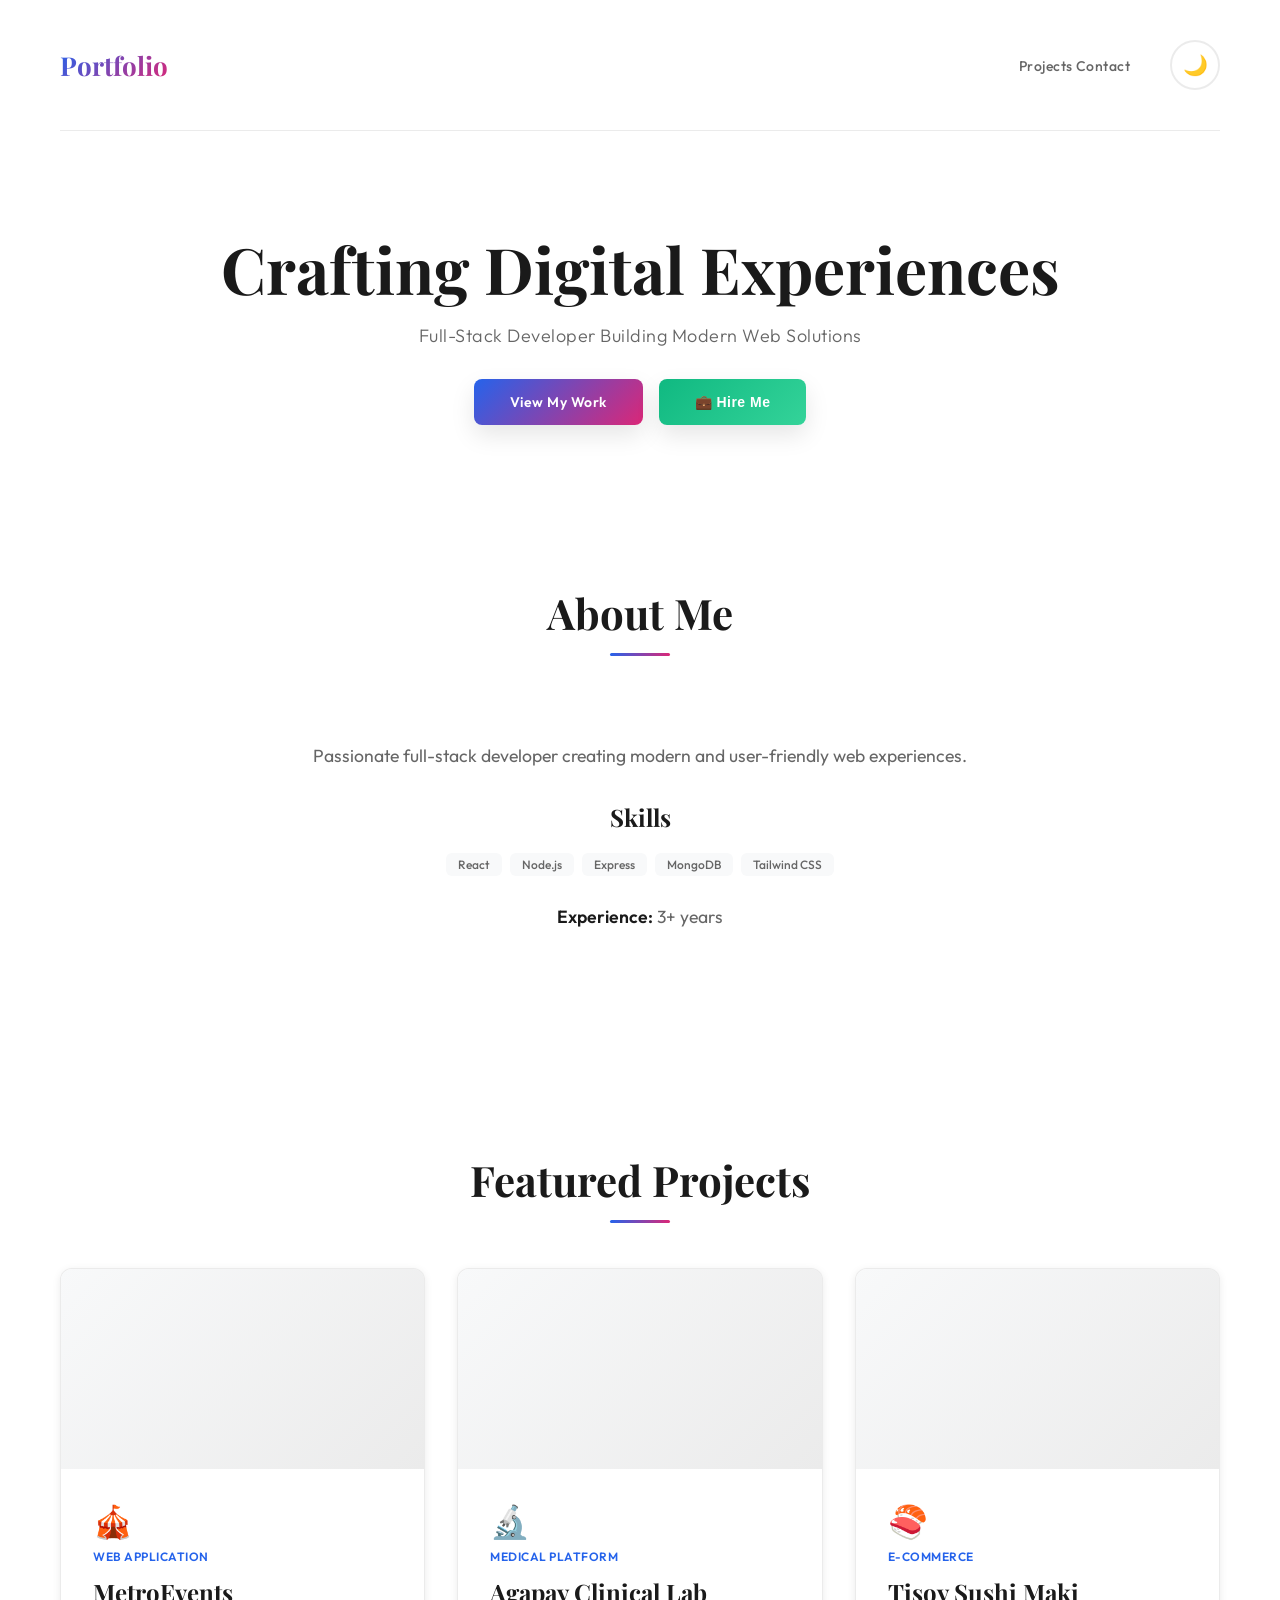
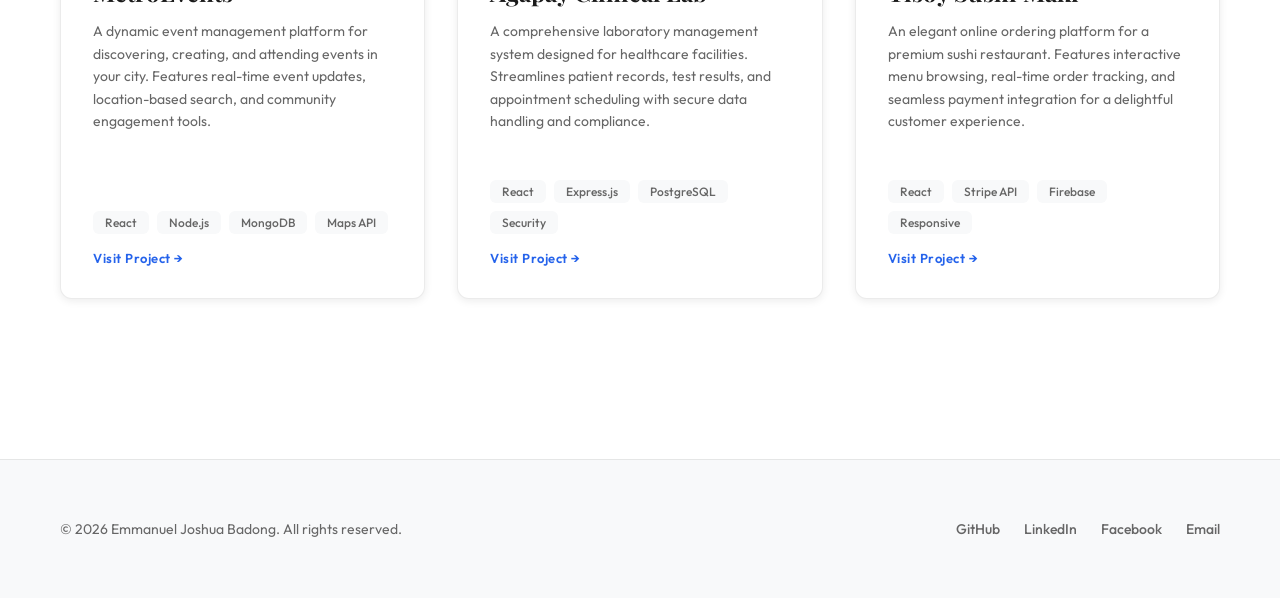
==== commit 49aa00c8: "Update index.html" ====
--- a/index.html
+++ b/index.html
@@ -53,13 +53,16 @@
                 <!-- Filled by JS -->
             </div>
 
-            <!-- Admin Edit Button - ABOVE Featured Projects -->
-            <div id="aboutAdminBtn" class="about-admin-btn" style="display: none;">
+            <!-- Admin Edit Button — hidden by default, shown only in admin mode -->
+            <div id="aboutAdminBtn" class="about-admin-btn" style="display:none;">
                 <button onclick="openAboutModal()" class="admin-edit-btn">
                     ✏️ Edit About Me
                 </button>
             </div>
         </section>
+
+        <!-- Admin spacer / controls area -->
+        <div id="adminSpacer" class="admin-section-spacer" style="display: none; height: 60px;"></div>
         
         <!-- Projects Section -->
         <section class="projects-section" id="projects">
--- a/css/admin.css
+++ b/css/admin.css
@@ -8,9 +8,28 @@
 
 /* Specific fix for About Me admin button */
 #aboutAdminBtn {
-    display: none !important;
     text-align: center;
-    margin: 40px 0 60px 0;
+    margin: 50px 0 70px 0;
+    padding: 20px 0;
+}
+
+/* Main consistent admin button */
+.admin-btn {
+    background: linear-gradient(135deg, var(--accent-primary), var(--accent-secondary));
+    color: white;
+    border: none;
+    padding: 14px 36px;
+    border-radius: 10px;
+    font-size: 16px;
+    font-weight: 600;
+    cursor: pointer;
+    transition: all 0.3s ease;
+    box-shadow: 0 4px 15px rgba(37, 99, 235, 0.3);
+}
+
+.admin-btn:hover {
+    transform: translateY(-3px);
+    box-shadow: 0 8px 20px rgba(37, 99, 235, 0.4);
 }
 
 /* Main Admin Button Style */
@@ -25,11 +44,6 @@
     cursor: pointer;
     transition: all 0.3s ease;
     box-shadow: 0 4px 12px rgba(59, 130, 246, 0.3);
-}
-
-.admin-btn:hover {
-    transform: translateY(-2px);
-    box-shadow: 0 6px 16px rgba(59, 130, 246, 0.4);
 }
 
 /* Small admin buttons for projects (edit/delete) */
@@ -209,3 +223,4 @@
         padding: 28px;
     }
 }
+
